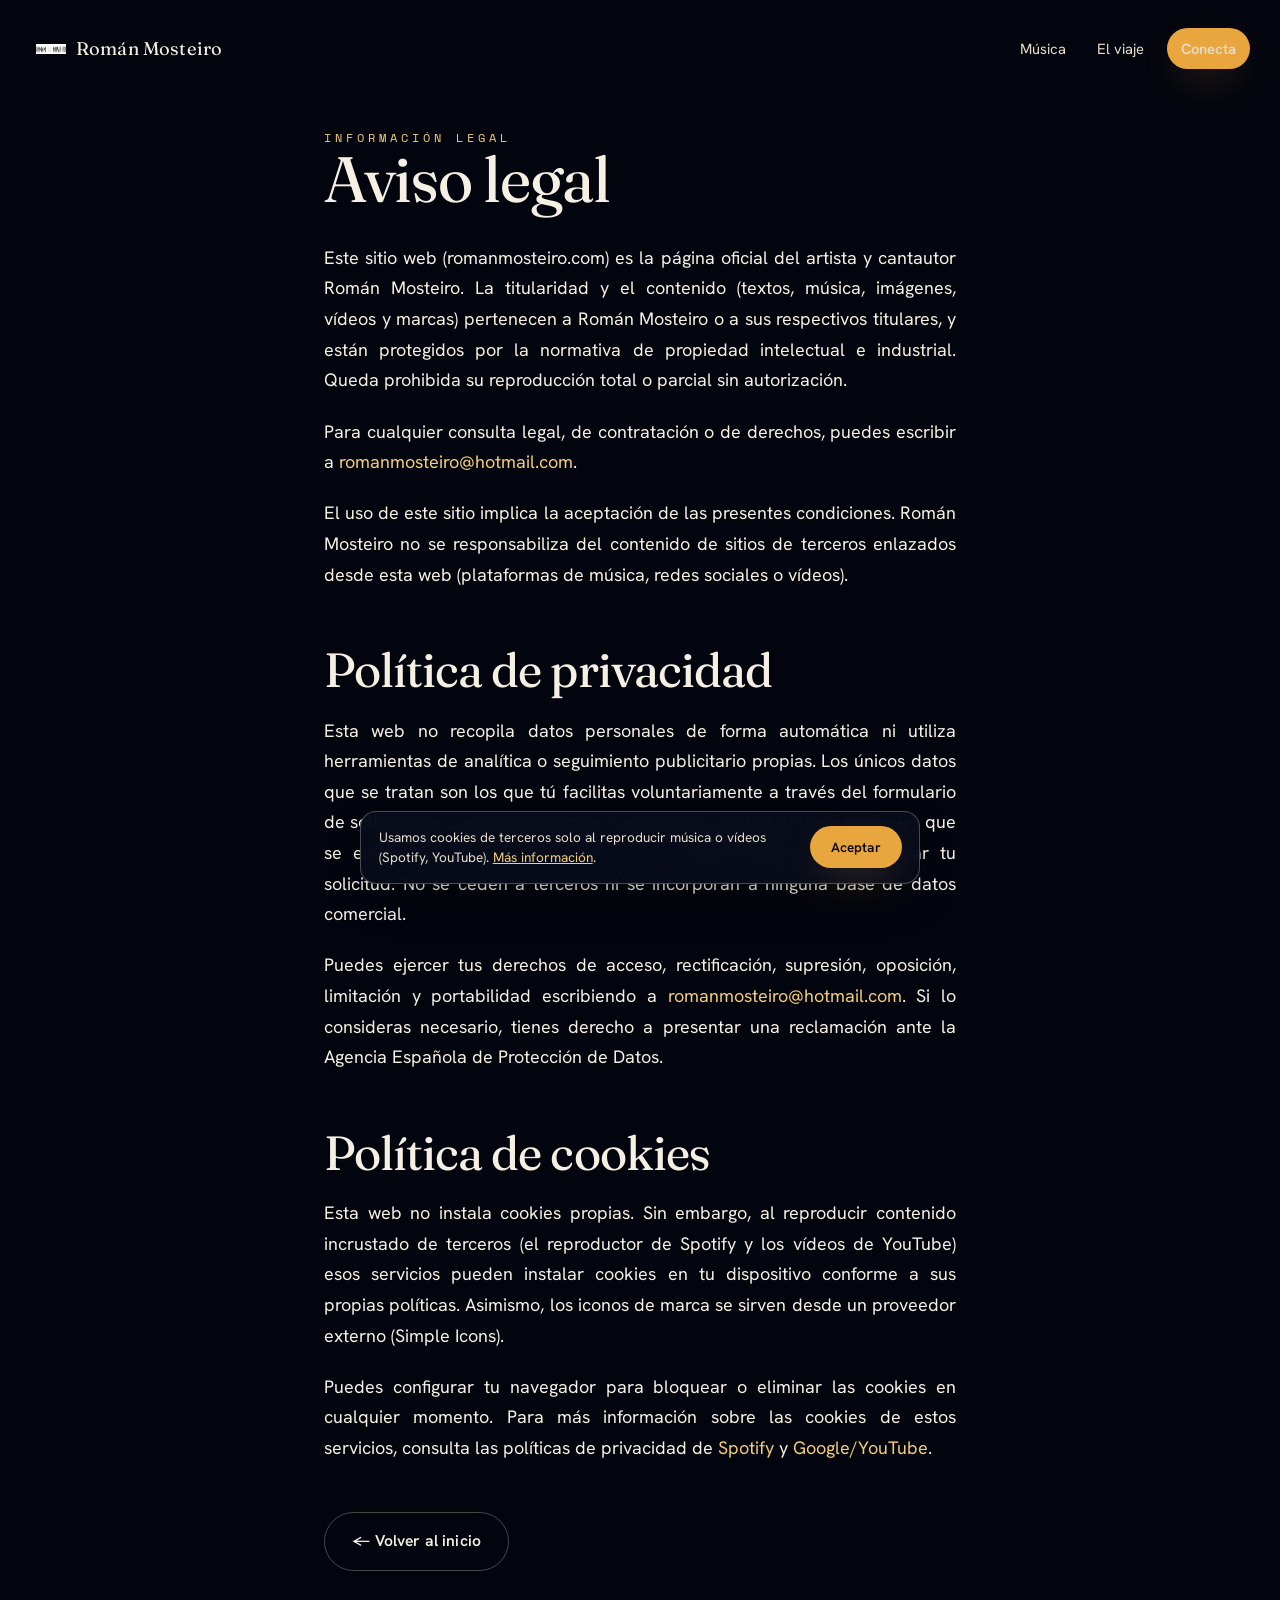
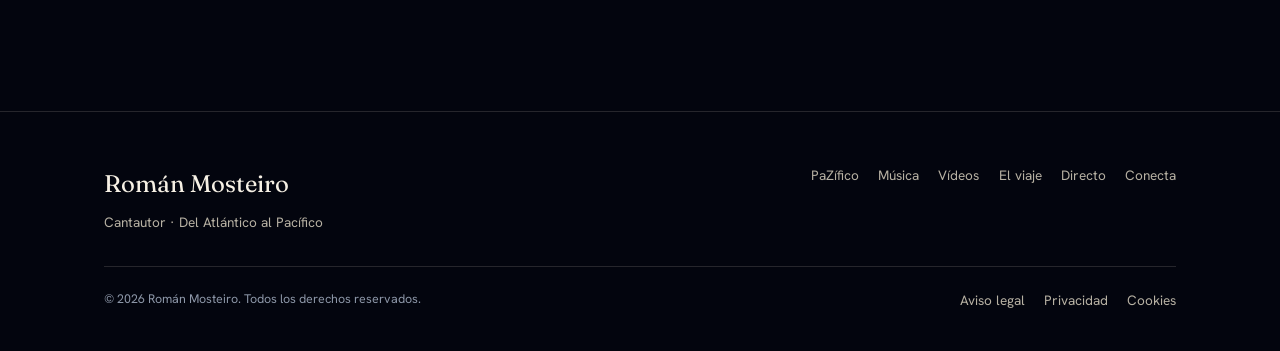
==== legal.html @ ce77f316 "Completa el sitio: legales, favicon, robots, sitemap y aviso de cookies - legal.html (aviso legal, p" ====
<!DOCTYPE html>
<html lang="es">
<head>
<meta charset="UTF-8" />
<meta name="viewport" content="width=device-width, initial-scale=1" />
<title>Aviso legal, privacidad y cookies · Román Mosteiro</title>
<meta name="description" content="Aviso legal, política de privacidad y política de cookies del sitio oficial de Román Mosteiro." />
<meta name="robots" content="noindex, follow" />
<link rel="canonical" href="https://romanmosteiro.com/legal.html" />
<meta name="theme-color" content="#070b1a" />
<link rel="icon" type="image/png" href="assets/img/source/logo_concha.png" />
<link rel="preconnect" href="https://fonts.googleapis.com" />
<link rel="preconnect" href="https://fonts.gstatic.com" crossorigin />
<link href="https://fonts.googleapis.com/css2?family=Fraunces:ital,opsz,wght@0,9..144,300..600;1,9..144,300..500&family=Hanken+Grotesk:wght@300;400;500;600;700&family=Space+Mono:wght@400;700&display=swap" rel="stylesheet" />
<link rel="stylesheet" href="assets/css/styles.css" />
</head>
<body>

<header class="nav is-stuck" id="nav">
  <a class="nav__brand" href="index.html" aria-label="Román Mosteiro, inicio">
    <img src="assets/img/source/logo_concha.png" alt="" aria-hidden="true" />
    <span>Román&nbsp;Mosteiro</span>
  </a>
  <nav class="nav__links" aria-label="Principal">
    <a href="index.html#musica">Música</a>
    <a href="index.html#viaje">El viaje</a>
    <a class="btn btn--gold nav__cta" href="index.html#conecta">Conecta</a>
  </nav>
</header>

<main id="top">
  <section class="section" style="padding-top:8rem">
    <div class="container container--narrow">
      <p class="h-eyebrow">Información legal</p>
      <h1 class="display" style="font-size:clamp(2.4rem,6vw,4rem)">Aviso legal</h1>

      <div class="prose" style="margin-top:2rem">
        <p>Este sitio web (romanmosteiro.com) es la página oficial del artista y cantautor Román Mosteiro. La titularidad y el contenido (textos, música, imágenes, vídeos y marcas) pertenecen a Román Mosteiro o a sus respectivos titulares, y están protegidos por la normativa de propiedad intelectual e industrial. Queda prohibida su reproducción total o parcial sin autorización.</p>
        <p>Para cualquier consulta legal, de contratación o de derechos, puedes escribir a <a href="mailto:romanmosteiro@hotmail.com" style="color:var(--gold-2)">romanmosteiro@hotmail.com</a>.</p>
        <p>El uso de este sitio implica la aceptación de las presentes condiciones. Román Mosteiro no se responsabiliza del contenido de sitios de terceros enlazados desde esta web (plataformas de música, redes sociales o vídeos).</p>
      </div>

      <h2 class="display" id="privacidad" style="font-size:clamp(2rem,5vw,3rem);margin-top:3.5rem">Política de privacidad</h2>
      <div class="prose" style="margin-top:1.4rem">
        <p>Esta web no recopila datos personales de forma automática ni utiliza herramientas de analítica o seguimiento publicitario propias. Los únicos datos que se tratan son los que tú facilitas voluntariamente a través del formulario de solicitud de conciertos (nombre o promotora, ciudad, fecha y mensaje), que se envían por correo electrónico con la única finalidad de gestionar tu solicitud. No se ceden a terceros ni se incorporan a ninguna base de datos comercial.</p>
        <p>Puedes ejercer tus derechos de acceso, rectificación, supresión, oposición, limitación y portabilidad escribiendo a <a href="mailto:romanmosteiro@hotmail.com" style="color:var(--gold-2)">romanmosteiro@hotmail.com</a>. Si lo consideras necesario, tienes derecho a presentar una reclamación ante la Agencia Española de Protección de Datos.</p>
      </div>

      <h2 class="display" id="cookies" style="font-size:clamp(2rem,5vw,3rem);margin-top:3.5rem">Política de cookies</h2>
      <div class="prose" style="margin-top:1.4rem">
        <p>Esta web no instala cookies propias. Sin embargo, al reproducir contenido incrustado de terceros (el reproductor de Spotify y los vídeos de YouTube) esos servicios pueden instalar cookies en tu dispositivo conforme a sus propias políticas. Asimismo, los iconos de marca se sirven desde un proveedor externo (Simple Icons).</p>
        <p>Puedes configurar tu navegador para bloquear o eliminar las cookies en cualquier momento. Para más información sobre las cookies de estos servicios, consulta las políticas de privacidad de <a href="https://www.spotify.com/legal/privacy-policy/" target="_blank" rel="noopener" style="color:var(--gold-2)">Spotify</a> y <a href="https://policies.google.com/privacy" target="_blank" rel="noopener" style="color:var(--gold-2)">Google/YouTube</a>.</p>
      </div>

      <p style="margin-top:3rem"><a class="btn btn--ghost" href="index.html">← Volver al inicio</a></p>
    </div>
  </section>
</main>

<footer class="footer">
  <div class="container">
    <div class="footer__grid">
      <div>
        <p class="footer__brand">Román Mosteiro</p>
        <p class="muted" style="margin-top:.4rem">Cantautor · Del Atlántico al Pacífico</p>
      </div>
      <nav class="footer__links" aria-label="Pie">
        <a href="index.html#pazifico">PaZífico</a>
        <a href="index.html#musica">Música</a>
        <a href="index.html#videos">Vídeos</a>
        <a href="index.html#viaje">El viaje</a>
        <a href="index.html#directo">Directo</a>
        <a href="index.html#conecta">Conecta</a>
      </nav>
    </div>
    <div class="footer__legal">
      <span>© <span id="year">2025</span> Román Mosteiro. Todos los derechos reservados.</span>
      <span class="footer__links">
        <a href="legal.html">Aviso legal</a>
        <a href="legal.html#privacidad">Privacidad</a>
        <a href="legal.html#cookies">Cookies</a>
      </span>
    </div>
  </div>
</footer>

<script src="assets/js/main.js" defer></script>
</body>
</html>
---- assets/css/styles.css ----
/* =============================================================
   ROMÁN MOSTEIRO — La Travesía
   Sistema visual: del Atlántico de noche al amanecer del Pacífico.
   Cantautor gallego, homenaje a José Alfredo Jiménez (PaZífico).
   ============================================================= */

/* ---------- Tokens ---------- */
:root {
  /* Noche atlántica → amanecer del Pacífico */
  --night-0:#03050e;
  --night:#070b1a;
  --atlantic:#0a1730;
  --atlantic-2:#102a4c;
  --teal-deep:#093540;
  --teal:#0f5e63;
  --teal-2:#15807f;
  --sand:#c6804e;
  --terracotta:#b5613a;
  --clay:#7e4127;
  --gold:#e9a53e;
  --gold-2:#f4cd78;
  --gold-deep:#c4842a;

  /* Tinta y espuma */
  --ink:#0a0a10;
  --foam:#f6f0e4;
  --foam-soft:#e7ddca;
  --mist:#b7b1a3;       /* texto atenuado cálido */
  --mist-cool:#8d97a8;  /* texto atenuado frío */
  --line:rgba(246,240,228,.14);
  --line-strong:rgba(246,240,228,.28);

  /* Tipografía */
  --f-display:"Fraunces", Georgia, "Times New Roman", serif;
  --f-body:"Hanken Grotesk", system-ui, -apple-system, "Segoe UI", sans-serif;
  --f-mono:"Space Mono", ui-monospace, "SFMono-Regular", Menlo, monospace;

  /* Medidas */
  --container:1200px;
  --container-narrow:760px;
  --gutter:clamp(1.25rem, 5vw, 4rem);

  /* Radios, sombras, motion */
  --r-sm:8px; --r-md:16px; --r-lg:28px; --r-pill:999px;
  --shadow-soft:0 18px 50px -22px rgba(0,0,0,.7);
  --shadow-gold:0 14px 44px -14px rgba(233,165,62,.45);
  --ease:cubic-bezier(.22,.61,.36,1);
  --ease-out:cubic-bezier(.16,1,.3,1);

  /* z-index scale */
  --z-bg:0; --z-base:10; --z-overlay:20; --z-nav:40; --z-hero:30; --z-top:60;
}

/* ---------- Reset ---------- */
*,*::before,*::after{box-sizing:border-box}
*{margin:0}
html{-webkit-text-size-adjust:100%;scroll-behavior:smooth}
@media (prefers-reduced-motion:reduce){html{scroll-behavior:auto}}
body{
  font-family:var(--f-body);
  font-size:clamp(1rem,.96rem + .25vw,1.125rem);
  line-height:1.7;
  color:var(--foam);
  background:var(--night-0);
  -webkit-font-smoothing:antialiased;
  text-rendering:optimizeLegibility;
  overflow-x:hidden;
}
img,picture,svg,canvas{display:block;max-width:100%}
img{height:auto}
a{color:inherit;text-decoration:none}
button{font:inherit;color:inherit;background:none;border:0;cursor:pointer}
ul{list-style:none;padding:0}
:focus-visible{outline:2px solid var(--gold-2);outline-offset:3px;border-radius:4px}
::selection{background:var(--gold);color:var(--ink)}

/* ---------- Tipografía ---------- */
h1,h2,h3,h4{font-family:var(--f-display);font-weight:480;line-height:1.04;letter-spacing:-.01em;font-optical-sizing:auto}
.display{
  font-family:var(--f-display);
  font-weight:430;
  font-size:clamp(2.6rem,7vw + .5rem,6.4rem);
  line-height:.98;
  letter-spacing:-.02em;
}
.h-eyebrow{
  font-family:var(--f-mono);
  font-size:.74rem;
  letter-spacing:.34em;
  text-transform:uppercase;
  color:var(--gold-2);
  font-weight:400;
}
.lead{
  font-size:clamp(1.18rem,1.05rem + .6vw,1.55rem);
  line-height:1.5;
  color:var(--foam-soft);
  font-family:var(--f-display);
  font-weight:380;
  font-style:italic;
}
.prose p{max-width:68ch;margin-bottom:1.15em;text-align:justify;text-justify:inter-word;hyphens:auto}
.prose p:last-child{margin-bottom:0}
.muted{color:var(--mist)}

/* ---------- Layout ---------- */
.container{width:100%;max-width:var(--container);margin-inline:auto;padding-inline:var(--gutter)}
.container--narrow{max-width:var(--container-narrow)}
.section{position:relative;padding-block:clamp(5rem,11vw,9rem)}
.section__head{max-width:52ch;margin-bottom:clamp(2.5rem,5vw,4rem)}
.section__head .display{margin-top:.4rem}
.stack > * + *{margin-top:1.1rem}

/* ---------- Botones ---------- */
.btn{
  display:inline-flex;align-items:center;gap:.6rem;
  padding:.95rem 1.7rem;border-radius:var(--r-pill);
  font-weight:600;font-size:.98rem;letter-spacing:.01em;
  transition:transform .25s var(--ease), background-color .25s var(--ease), color .25s var(--ease), box-shadow .25s var(--ease), border-color .25s var(--ease);
  will-change:transform;
}
.btn svg{width:1.1em;height:1.1em;flex:none}
.btn--gold{background:var(--gold);color:var(--ink);box-shadow:var(--shadow-gold)}
.btn--gold:hover{background:var(--gold-2);transform:translateY(-2px)}
.btn--ghost{border:1px solid var(--line-strong);color:var(--foam)}
.btn--ghost:hover{border-color:var(--gold-2);color:var(--gold-2);transform:translateY(-2px)}
.btn--block{width:100%;justify-content:center}

/* ---------- Nav ---------- */
.nav{
  position:fixed;inset:1rem 1rem auto 1rem;z-index:var(--z-nav);
  display:flex;align-items:center;justify-content:space-between;
  padding:.7rem .8rem .7rem 1.2rem;border-radius:var(--r-pill);
  background:rgba(7,11,26,0);border:1px solid transparent;
  transition:background-color .4s var(--ease), border-color .4s var(--ease), backdrop-filter .4s var(--ease), box-shadow .4s var(--ease);
}
.nav.is-stuck{
  background:rgba(7,11,26,.62);
  border-color:var(--line);
  backdrop-filter:blur(14px) saturate(140%);
  -webkit-backdrop-filter:blur(14px) saturate(140%);
  box-shadow:var(--shadow-soft);
}
.nav__brand{display:flex;align-items:center;gap:.6rem;font-family:var(--f-display);font-size:1.15rem;letter-spacing:.01em}
.nav__brand img{width:30px;height:30px;object-fit:contain}
.nav__links{display:flex;align-items:center;gap:.2rem}
.nav__links a{
  padding:.5rem .85rem;border-radius:var(--r-pill);font-size:.92rem;color:var(--foam-soft);
  transition:color .2s var(--ease), background-color .2s var(--ease);
}
.nav__links a:hover{color:var(--gold-2);background:rgba(246,240,228,.06)}
.nav__cta{margin-left:.4rem;padding:.55rem 1.1rem}
.nav__toggle{display:none;width:44px;height:44px;align-items:center;justify-content:center;border-radius:var(--r-pill)}
.nav__toggle span{position:relative;width:20px;height:2px;background:var(--foam);transition:.3s var(--ease)}
.nav__toggle span::before,.nav__toggle span::after{content:"";position:absolute;left:0;width:20px;height:2px;background:var(--foam);transition:.3s var(--ease)}
.nav__toggle span::before{top:-6px}.nav__toggle span::after{top:6px}
.nav.is-open .nav__toggle span{background:transparent}
.nav.is-open .nav__toggle span::before{top:0;transform:rotate(45deg)}
.nav.is-open .nav__toggle span::after{top:0;transform:rotate(-45deg)}

/* ---------- HERO · La Travesía ---------- */
.hero{position:relative;height:300vh;background:var(--night-0)}
.hero__sticky{position:sticky;top:0;height:100svh;min-height:560px;overflow:hidden}
.hero__film{position:absolute;inset:0;width:100%;height:100%;object-fit:cover;object-position:50% 42%;z-index:var(--z-bg);background:var(--night-0)}
.hero__veil{
  position:absolute;inset:0;z-index:1;pointer-events:none;
  background:radial-gradient(120% 80% at 50% 18%, transparent 40%, rgba(3,5,14,.5) 100%),
             linear-gradient(180deg, rgba(3,5,14,.25) 0%, transparent 28%, transparent 60%, rgba(3,5,14,.55) 100%);
}
.hero__content{position:absolute;inset:0;z-index:2;display:grid;place-items:center;text-align:center;padding:var(--gutter)}
.hero__lema{
  position:absolute;top:50%;left:50%;transform:translate(-50%,-50%);
  font-family:var(--f-display);font-style:italic;font-weight:360;
  font-size:clamp(1.4rem,4vw,2.4rem);color:var(--foam);
  letter-spacing:.02em;text-shadow:0 2px 30px rgba(0,0,0,.6);
  opacity:0;white-space:nowrap;
}
.hero__reveal{display:grid;justify-items:center;gap:1.1rem;opacity:0;max-width:760px}
.hero__portrait-wrap{position:relative;height:0;overflow:hidden;width:min(82vw,360px)}
.hero__portrait{
  width:100%;filter:saturate(1.05) contrast(1.04);
  -webkit-mask-image:linear-gradient(180deg,#000 78%,transparent 100%);
  mask-image:linear-gradient(180deg,#000 78%,transparent 100%);
}
.hero__name{
  font-family:var(--f-display);font-weight:440;
  font-size:clamp(2.8rem,9vw,6rem);line-height:.92;letter-spacing:-.02em;
  text-shadow:0 4px 40px rgba(0,0,0,.55);
}
.hero__tag{color:var(--foam-soft);font-size:clamp(1rem,2.4vw,1.2rem);font-family:var(--f-display);font-style:italic}
.hero__coords{display:flex;gap:1.4rem;justify-content:center;font-family:var(--f-mono);font-size:.72rem;letter-spacing:.18em;color:var(--gold-2);text-transform:uppercase;flex-wrap:wrap}
.hero__coords span{opacity:.85}
.hero__actions{display:flex;gap:.8rem;flex-wrap:wrap;justify-content:center;margin-top:.5rem}
.hero__skip{
  position:absolute;bottom:1.4rem;right:1.4rem;z-index:5;
  font-family:var(--f-mono);font-size:.72rem;letter-spacing:.18em;text-transform:uppercase;
  color:var(--mist-cool);padding:.5rem .8rem;border:1px solid var(--line);border-radius:var(--r-pill);
  transition:color .2s,border-color .2s;
}
.hero__skip:hover{color:var(--foam);border-color:var(--line-strong)}
.hero__scroll{
  position:absolute;bottom:1.6rem;left:50%;transform:translateX(-50%);z-index:5;
  display:flex;flex-direction:column;align-items:center;gap:.5rem;opacity:0;
  font-family:var(--f-mono);font-size:.66rem;letter-spacing:.28em;text-transform:uppercase;color:var(--mist-cool);
}
.hero__scroll .line{width:1px;height:38px;background:linear-gradient(var(--gold-2),transparent);animation:scrollline 2s var(--ease) infinite}
@keyframes scrollline{0%{transform:scaleY(.2);transform-origin:top}50%{transform:scaleY(1)}100%{transform:scaleY(.2);transform-origin:bottom}}

/* ---------- Reveal on scroll ---------- */
.reveal{opacity:0;transform:translateY(28px);transition:opacity .9s var(--ease-out), transform .9s var(--ease-out)}
.reveal.is-in{opacity:1;transform:none}
.reveal[data-delay="1"]{transition-delay:.08s}
.reveal[data-delay="2"]{transition-delay:.16s}
.reveal[data-delay="3"]{transition-delay:.24s}

/* ---------- Section atmospheres ---------- */
#pazifico{background:
  radial-gradient(90% 60% at 80% 0%, rgba(233,165,62,.16), transparent 60%),
  linear-gradient(180deg, var(--night-0) 0%, #0a1322 30%, #0e1a2c 100%);}
#musica{background:linear-gradient(180deg, #0e1a2c 0%, var(--teal-deep) 100%)}
#videos{background:linear-gradient(180deg, var(--teal-deep) 0%, #0a2a36 100%)}
#viaje{background:linear-gradient(180deg, #0a2a36 0%, #1a2230 55%, #2a2526 100%)}
#directo{background:linear-gradient(180deg, #2a2526 0%, var(--clay) 60%, var(--terracotta) 100%)}
#conecta{background:linear-gradient(180deg, var(--terracotta) 0%, var(--gold-deep) 55%, var(--gold) 100%)}

/* ---------- PaZífico (flagship) ---------- */
.pazifico{display:grid;grid-template-columns:1.05fr .95fr;gap:clamp(2rem,5vw,4.5rem);align-items:center}
.pazifico__art{position:relative;border-radius:var(--r-lg);overflow:hidden;box-shadow:var(--shadow-soft);aspect-ratio:1/1;background:linear-gradient(135deg,var(--clay),var(--gold-deep))}
.pazifico__art img{width:100%;height:100%;object-fit:cover}
.pazifico__badge{
  position:absolute;left:1rem;top:1rem;z-index:2;display:flex;align-items:center;gap:.5rem;
  background:rgba(3,5,14,.55);backdrop-filter:blur(8px);border:1px solid var(--line-strong);
  padding:.45rem .9rem;border-radius:var(--r-pill);font-family:var(--f-mono);font-size:.68rem;letter-spacing:.2em;text-transform:uppercase;color:var(--gold-2);
}
.tribute{display:flex;flex-wrap:wrap;gap:.5rem;margin-top:.4rem}
.chip{
  font-family:var(--f-mono);font-size:.7rem;letter-spacing:.12em;text-transform:uppercase;
  padding:.4rem .8rem;border:1px solid var(--line-strong);border-radius:var(--r-pill);color:var(--foam-soft);
}
.label-list{display:flex;flex-direction:column;gap:.7rem;margin-top:1.4rem}
.label-list div{display:flex;gap:.8rem;align-items:baseline;font-size:.95rem}
.label-list dt,.label-list .k{font-family:var(--f-mono);font-size:.68rem;letter-spacing:.16em;text-transform:uppercase;color:var(--gold-2);min-width:108px}

/* ---------- Música ---------- */
.releases{display:grid;grid-template-columns:repeat(auto-fill,minmax(230px,1fr));gap:clamp(1.1rem,2.5vw,1.8rem)}
.release{
  position:relative;border-radius:var(--r-md);overflow:hidden;border:1px solid var(--line);
  background:rgba(246,240,228,.03);transition:transform .4s var(--ease), border-color .4s var(--ease), box-shadow .4s var(--ease);
}
.release:hover{transform:translateY(-6px);border-color:var(--line-strong);box-shadow:var(--shadow-soft)}
.release__cover{aspect-ratio:1/1;position:relative;display:grid;place-items:center;overflow:hidden;
  background:linear-gradient(135deg,var(--atlantic-2),var(--teal-deep))}
.release__cover img{width:100%;height:100%;object-fit:cover}
.release__type{position:absolute;top:.7rem;left:.7rem;font-family:var(--f-mono);font-size:.62rem;letter-spacing:.18em;text-transform:uppercase;color:var(--gold-2);background:rgba(3,5,14,.5);padding:.25rem .55rem;border-radius:var(--r-pill)}
.release__body{padding:1rem 1.1rem 1.2rem}
.release__title{font-family:var(--f-display);font-size:1.35rem;line-height:1.05}
.release__meta{color:var(--mist);font-size:.85rem;margin-top:.25rem}
.release__links{display:flex;gap:.5rem;margin-top:.9rem;flex-wrap:wrap}
.release__links a{
  width:38px;height:38px;display:grid;place-items:center;border-radius:50%;
  border:1px solid var(--line);color:var(--foam-soft);transition:.25s var(--ease);
}
.release__links a:hover{border-color:var(--gold-2);color:var(--gold-2);transform:translateY(-2px)}
.release__links svg{width:18px;height:18px}

/* ---------- Vídeos ---------- */
.videos-grid{display:grid;grid-template-columns:repeat(auto-fit,minmax(300px,1fr));gap:clamp(1.1rem,2.5vw,1.6rem)}
.video{position:relative;border-radius:var(--r-md);overflow:hidden;aspect-ratio:16/9;border:1px solid var(--line);background:#000}
.video iframe{position:absolute;inset:0;width:100%;height:100%;border:0}
.video__cta{display:inline-flex;align-items:center;gap:.5rem;margin-top:1.4rem}

/* ---------- El viaje (Bio) ---------- */
.viaje{display:grid;grid-template-columns:1fr 1fr;gap:clamp(2rem,5vw,4rem);align-items:center}
.viaje__media{position:relative}
.viaje__media img{width:100%;border-radius:var(--r-lg);box-shadow:var(--shadow-soft);filter:saturate(1.05)}
.viaje__media figcaption{margin-top:.7rem;font-family:var(--f-mono);font-size:.7rem;letter-spacing:.14em;text-transform:uppercase;color:var(--mist)}
.timeline{margin-top:2rem;border-left:1px solid var(--line-strong);padding-left:1.4rem;display:flex;flex-direction:column;gap:1.4rem}
.timeline li{position:relative}
.timeline li::before{content:"";position:absolute;left:calc(-1.4rem - 5px);top:.5rem;width:9px;height:9px;border-radius:50%;background:var(--gold)}
.timeline .yr{font-family:var(--f-mono);font-size:.72rem;letter-spacing:.14em;color:var(--gold-2)}
.timeline .t{font-family:var(--f-display);font-size:1.2rem;margin-top:.1rem}
.timeline .d{color:var(--mist);font-size:.95rem;margin-top:.2rem}

/* ---------- Directo ---------- */
.directo{display:grid;grid-template-columns:1.1fr .9fr;gap:clamp(2rem,5vw,4rem);align-items:start}
#directo .h-eyebrow{color:#3a1f12}
#directo, #directo .display, #directo h2, #directo h3{color:#1c130c}
#directo .prose, #directo .muted{color:#3a2418}
.cities{display:flex;flex-wrap:wrap;gap:.5rem;margin-top:1.4rem}
.cities span{font-family:var(--f-mono);font-size:.74rem;letter-spacing:.1em;padding:.4rem .8rem;border:1px solid rgba(28,19,12,.28);border-radius:var(--r-pill);color:#2a1c12}
.booking{background:rgba(255,250,242,.72);border:1px solid rgba(28,19,12,.16);border-radius:var(--r-lg);padding:clamp(1.4rem,3vw,2.2rem);box-shadow:var(--shadow-soft);color:#1c130c}
.booking h3{color:#1c130c}
.field{display:flex;flex-direction:column;gap:.35rem;margin-top:1rem}
.field label{font-size:.85rem;font-weight:600;color:#3a2418}
.field input,.field textarea{
  width:100%;padding:.8rem 1rem;border-radius:var(--r-sm);border:1px solid rgba(28,19,12,.22);
  background:rgba(255,255,255,.7);color:#1c130c;font:inherit;font-size:1rem;
}
.field input:focus,.field textarea:focus{outline:2px solid var(--clay);border-color:transparent}
.booking .btn--gold{background:var(--clay);color:var(--foam);box-shadow:none}
.booking .btn--gold:hover{background:#5e3220}

/* ---------- Conecta ---------- */
#conecta, #conecta .display, #conecta h2, #conecta h3{color:#241405}
#conecta .h-eyebrow{color:#5e3a12}
#conecta .lead, #conecta .prose{color:#3a2410}
.platforms{display:grid;grid-template-columns:repeat(auto-fit,minmax(150px,1fr));gap:.8rem;margin-top:1.6rem}
.platform{
  display:flex;align-items:center;gap:.7rem;padding:.9rem 1.1rem;border-radius:var(--r-md);
  background:rgba(36,20,5,.06);border:1px solid rgba(36,20,5,.16);color:#241405;font-weight:600;
  transition:.25s var(--ease);
}
.platform:hover{background:rgba(36,20,5,.12);transform:translateY(-3px)}
.platform svg{width:24px;height:24px;flex:none}
.socials{display:flex;gap:.6rem;margin-top:1.6rem;flex-wrap:wrap}
.socials a{width:48px;height:48px;display:grid;place-items:center;border-radius:50%;background:rgba(36,20,5,.08);border:1px solid rgba(36,20,5,.18);color:#241405;transition:.25s var(--ease)}
.socials a:hover{background:#241405;color:var(--gold-2);transform:translateY(-3px)}
.socials svg{width:22px;height:22px}

/* ---------- Footer ---------- */
.footer{background:var(--night-0);padding-block:3.2rem 2.4rem;border-top:1px solid var(--line)}
.footer__grid{display:flex;justify-content:space-between;gap:2rem;flex-wrap:wrap;align-items:flex-start}
.footer__brand{font-family:var(--f-display);font-size:1.5rem}
.footer .muted{font-size:.85rem}
.footer__links{display:flex;gap:1.2rem;flex-wrap:wrap;font-size:.85rem}
.footer__links a{color:var(--mist);transition:color .2s}
.footer__links a:hover{color:var(--gold-2)}
.footer__legal{margin-top:2rem;padding-top:1.4rem;border-top:1px solid var(--line);display:flex;justify-content:space-between;gap:1rem;flex-wrap:wrap;font-size:.78rem;color:var(--mist-cool)}

/* ---------- Audio toggle ---------- */
.sound{
  position:fixed;bottom:1.2rem;left:1.2rem;z-index:var(--z-top);
  display:flex;align-items:center;gap:.5rem;padding:.55rem .9rem;border-radius:var(--r-pill);
  background:rgba(7,11,26,.6);border:1px solid var(--line);backdrop-filter:blur(10px);
  font-family:var(--f-mono);font-size:.66rem;letter-spacing:.18em;text-transform:uppercase;color:var(--foam-soft);
  transition:opacity .4s var(--ease), color .2s;
}
.sound:hover{color:var(--gold-2)}
.sound .bars{display:flex;align-items:flex-end;gap:2px;height:14px}
.sound .bars i{width:2px;background:var(--gold-2);height:30%;border-radius:2px}
.sound.is-playing .bars i{animation:eq .9s ease-in-out infinite}
.sound .bars i:nth-child(2){animation-delay:.15s}.sound .bars i:nth-child(3){animation-delay:.3s}.sound .bars i:nth-child(4){animation-delay:.45s}
@keyframes eq{0%,100%{height:25%}50%{height:100%}}

/* ---------- Responsive ---------- */
@media (max-width:900px){
  .pazifico,.viaje,.directo{grid-template-columns:1fr}
  .pazifico__art{order:-1}
  .viaje__media{order:-1}
}
@media (max-width:760px){
  .nav__links{
    position:absolute;top:calc(100% + .6rem);left:0;right:0;flex-direction:column;align-items:stretch;gap:.2rem;
    background:rgba(7,11,26,.96);border:1px solid var(--line);border-radius:var(--r-lg);padding:.7rem;
    transform:translateY(-10px);opacity:0;pointer-events:none;transition:.3s var(--ease);
  }
  .nav.is-open .nav__links{transform:none;opacity:1;pointer-events:auto}
  .nav__links a{padding:.8rem 1rem}
  .nav__cta{margin:.3rem 0 0}
  .nav__toggle{display:flex}
}
@media (max-width:520px){
  .hero__coords{gap:.6rem}
  .release__links a{width:34px;height:34px}
}

/* ---------- Aviso de cookies ---------- */
.cookie{
  position:fixed;left:1rem;right:1rem;bottom:1rem;z-index:var(--z-top);
  max-width:560px;margin-inline:auto;
  display:flex;gap:1rem;align-items:center;flex-wrap:wrap;justify-content:center;
  background:rgba(7,11,26,.94);border:1px solid var(--line-strong);
  backdrop-filter:blur(14px);-webkit-backdrop-filter:blur(14px);
  padding:.9rem 1.1rem;border-radius:var(--r-md);box-shadow:var(--shadow-soft);
  transform:translateY(150%);transition:transform .5s var(--ease-out);
}
.cookie.is-in{transform:none}
.cookie p{font-size:.85rem;color:var(--foam-soft);margin:0;flex:1 1 230px;line-height:1.5}
.cookie a{color:var(--gold-2);text-decoration:underline}
.cookie .btn{padding:.6rem 1.3rem;font-size:.85rem}

/* ---------- Reduced motion ---------- */
@media (prefers-reduced-motion:reduce){
  .reveal{opacity:1;transform:none;transition:none}
  .hero{height:100svh}
  .hero__reveal{opacity:1 !important;transform:none !important}
  .hero__scroll{display:none}
  .hero__scroll .line,.sound.is-playing .bars i{animation:none}
  *{scroll-behavior:auto !important}
}
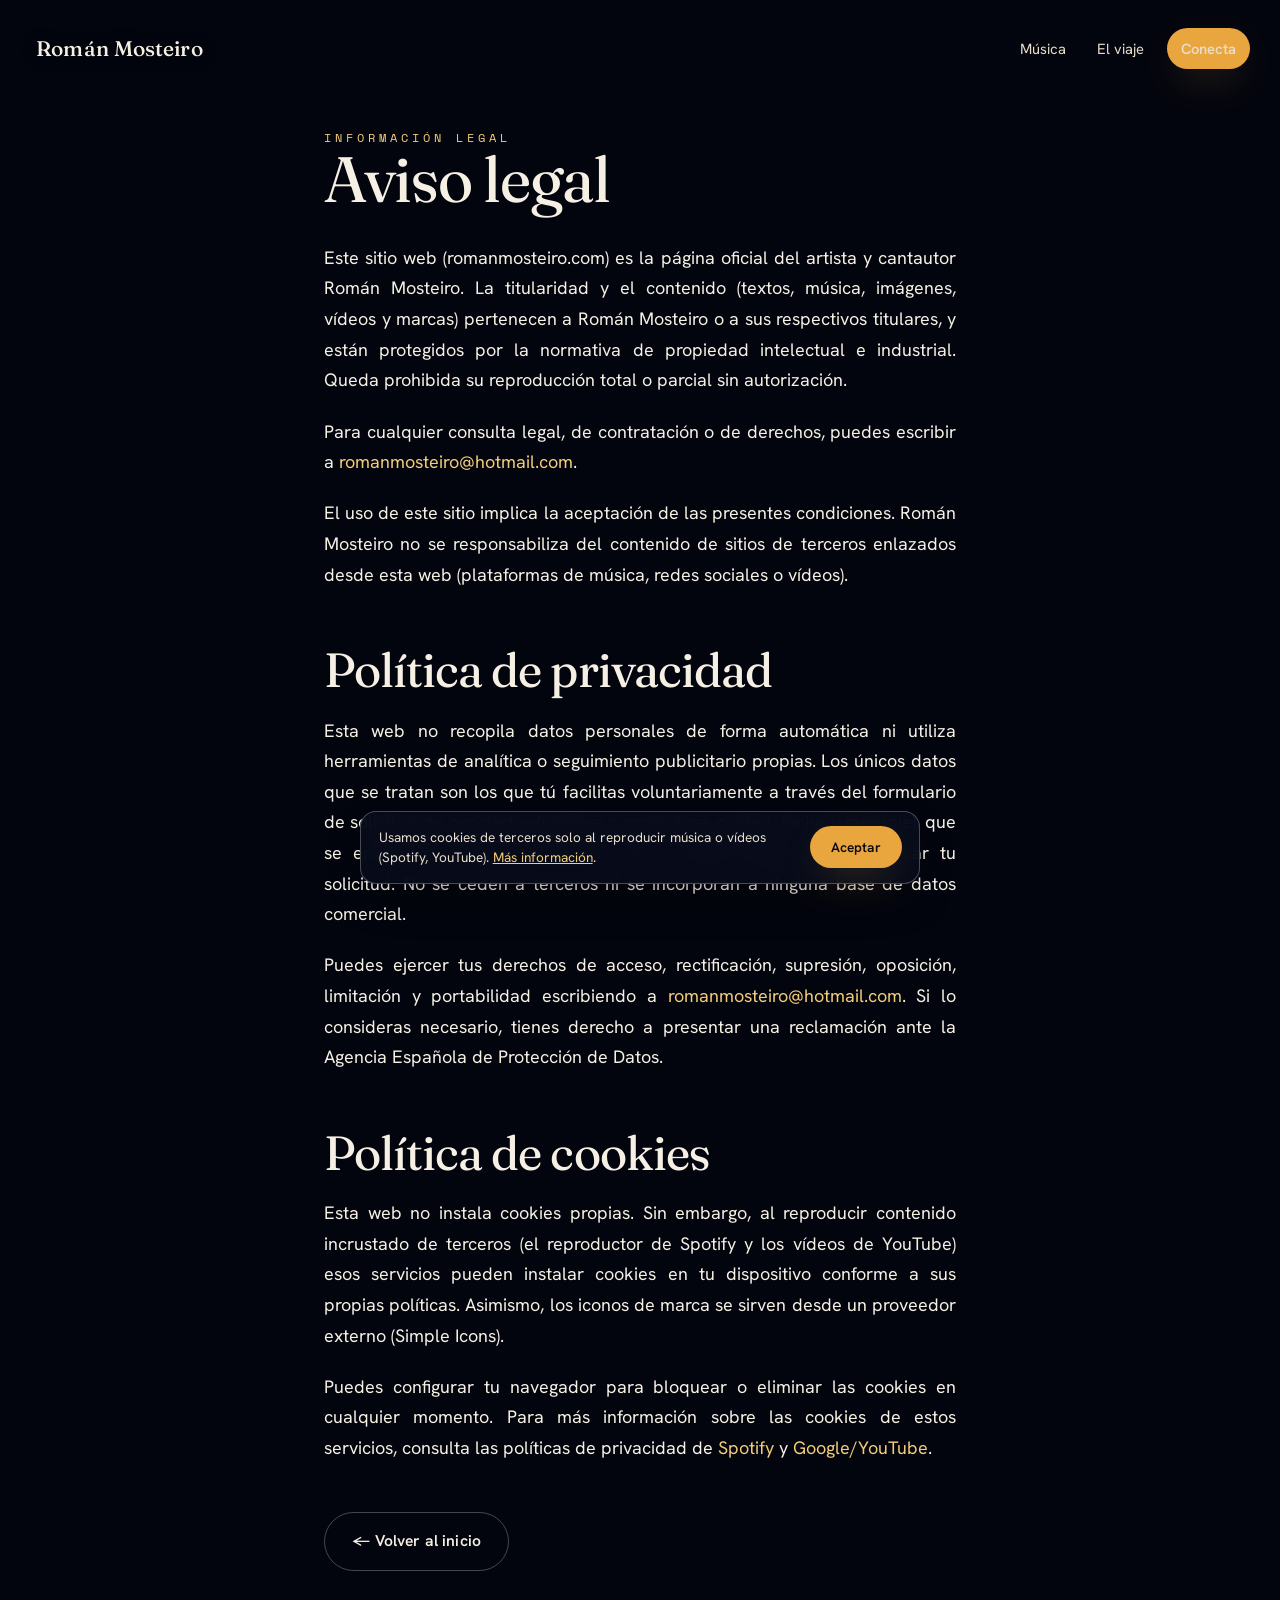
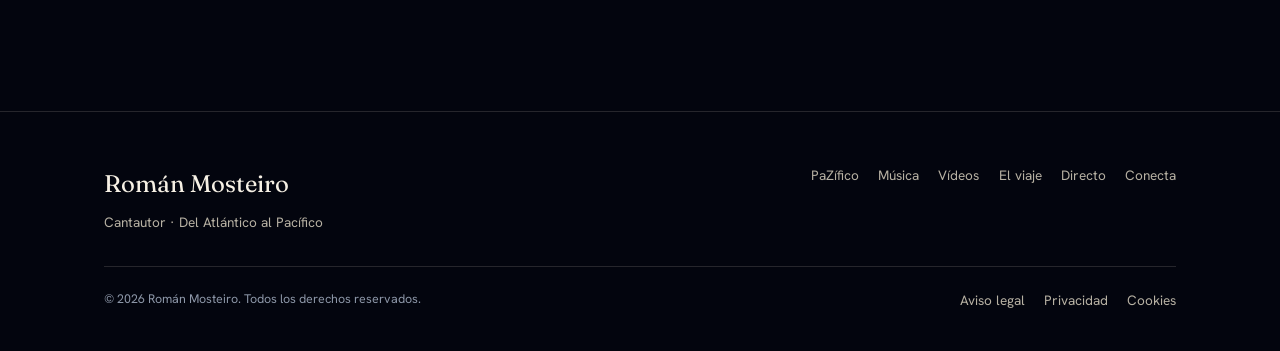
==== commit 0efb7fc8: "Hero: concha de Santiago vectorial scroll-driven (sustituye al video) - La concha se dibuja sobre la" ====
--- a/legal.html
+++ b/legal.html
@@ -18,7 +18,6 @@
 
 <header class="nav is-stuck" id="nav">
   <a class="nav__brand" href="index.html" aria-label="Román Mosteiro, inicio">
-    <img src="assets/img/source/logo_concha.png" alt="" aria-hidden="true" />
     <span>Román&nbsp;Mosteiro</span>
   </a>
   <nav class="nav__links" aria-label="Principal">
--- a/assets/css/styles.css
+++ b/assets/css/styles.css
@@ -141,8 +141,7 @@
   -webkit-backdrop-filter:blur(14px) saturate(140%);
   box-shadow:var(--shadow-soft);
 }
-.nav__brand{display:flex;align-items:center;gap:.6rem;font-family:var(--f-display);font-size:1.15rem;letter-spacing:.01em}
-.nav__brand img{width:30px;height:30px;object-fit:contain}
+.nav__brand{display:flex;align-items:center;font-family:var(--f-display);font-size:1.32rem;font-weight:500;letter-spacing:.005em;color:var(--foam);text-shadow:0 1px 16px rgba(0,0,0,.45)}
 .nav__links{display:flex;align-items:center;gap:.2rem}
 .nav__links a{
   padding:.5rem .85rem;border-radius:var(--r-pill);font-size:.92rem;color:var(--foam-soft);
@@ -161,7 +160,11 @@
 /* ---------- HERO · La Travesía ---------- */
 .hero{position:relative;height:300vh;background:var(--night-0)}
 .hero__sticky{position:sticky;top:0;height:100svh;min-height:560px;overflow:hidden}
-.hero__film{position:absolute;inset:0;width:100%;height:100%;object-fit:cover;object-position:50% 42%;z-index:var(--z-bg);background:var(--night-0)}
+.hero__sky{position:absolute;inset:0;z-index:0}
+.hero__sky:not(.hero__sky--dawn){background:linear-gradient(180deg,#03050e 0%,#0a1730 56%,#0a2236 100%)}
+.hero__sky--dawn{background:linear-gradient(180deg,#1b2349 0%,#7a3f2c 48%,#bd6c40 70%,#f4c56a 100%);opacity:0}
+.hero__shell{position:absolute;inset:0;width:100%;height:100%;z-index:1;color:#9fb6d8}
+.hero__shell .rib{stroke:currentColor;stroke-width:3.2;stroke-linecap:round;fill:none;opacity:.9}
 .hero__veil{
   position:absolute;inset:0;z-index:1;pointer-events:none;
   background:radial-gradient(120% 80% at 50% 18%, transparent 40%, rgba(3,5,14,.5) 100%),
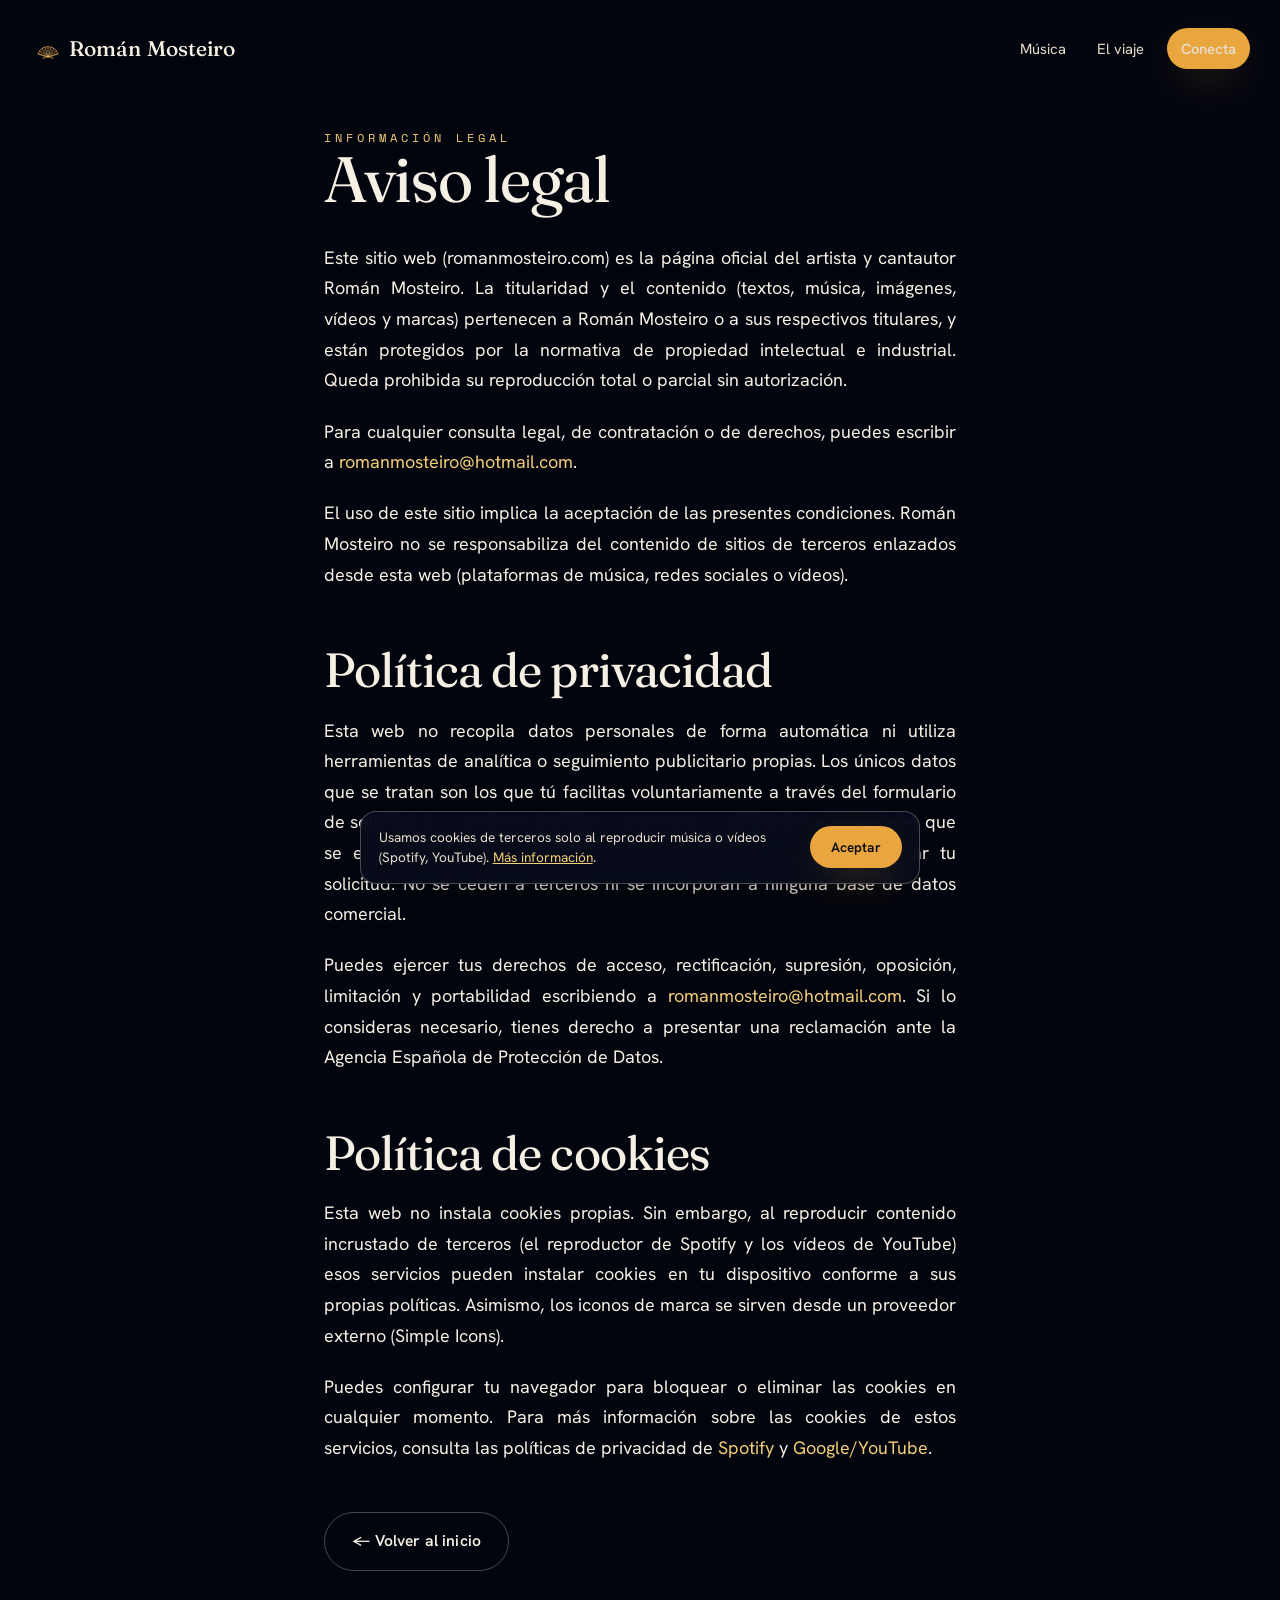
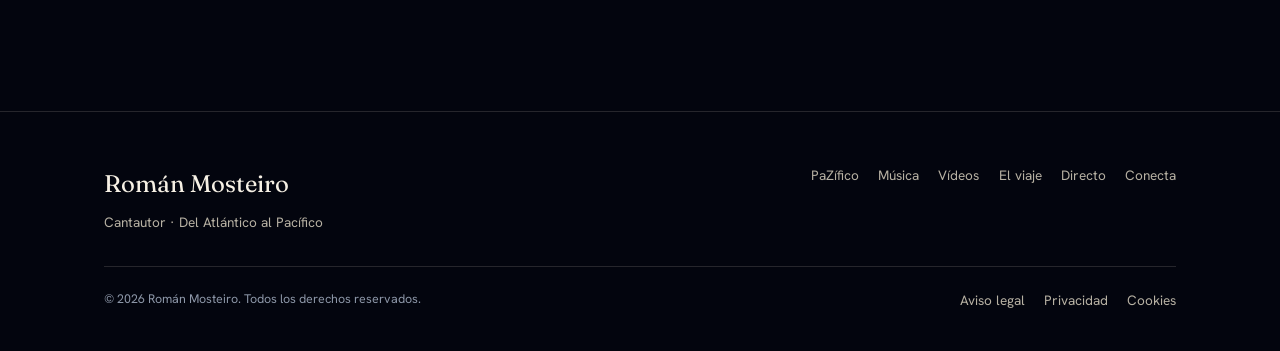
==== commit 24e524e7: "Hero: la foto de Roman emerge al desvanecerse las frases + logo concha - Al bajar, las frases (sobre" ====
--- a/legal.html
+++ b/legal.html
@@ -8,16 +8,17 @@
 <meta name="robots" content="noindex, follow" />
 <link rel="canonical" href="https://romanmosteiro.com/legal.html" />
 <meta name="theme-color" content="#070b1a" />
-<link rel="icon" type="image/png" href="assets/img/source/logo_concha.png" />
+<link rel="icon" type="image/svg+xml" href="assets/img/concha-logo.svg?v=20260624c" />
 <link rel="preconnect" href="https://fonts.googleapis.com" />
 <link rel="preconnect" href="https://fonts.gstatic.com" crossorigin />
 <link href="https://fonts.googleapis.com/css2?family=Fraunces:ital,opsz,wght@0,9..144,300..600;1,9..144,300..500&family=Hanken+Grotesk:wght@300;400;500;600;700&family=Space+Mono:wght@400;700&display=swap" rel="stylesheet" />
-<link rel="stylesheet" href="assets/css/styles.css" />
+<link rel="stylesheet" href="assets/css/styles.css?v=20260624c" />
 </head>
 <body>
 
 <header class="nav is-stuck" id="nav">
   <a class="nav__brand" href="index.html" aria-label="Román Mosteiro, inicio">
+    <svg class="concha" viewBox="0 0 64 64" aria-hidden="true"><path class="concha__body" d="M32 53.5 L5.4 45 A28 28 0 0 1 58.6 45 Z"/><path class="concha__ear" d="M24.5 52.5 Q19 53 18 57 Q23.5 57 27 54.5 Z"/><path class="concha__ear" d="M39.5 52.5 Q45 53 46 57 Q40.5 57 37 54.5 Z"/><path class="concha__ribs" d="M32 53.5L5.4 45 M32 53.5L9.4 37 M32 53.5L15.6 31 M32 53.5L23.4 27 M32 53.5L32 25.5 M32 53.5L40.6 27 M32 53.5L48.4 31 M32 53.5L54.6 37 M32 53.5L58.6 45"/></svg>
     <span>Román&nbsp;Mosteiro</span>
   </a>
   <nav class="nav__links" aria-label="Principal">
@@ -83,6 +84,6 @@
   </div>
 </footer>
 
-<script src="assets/js/main.js" defer></script>
+<script src="assets/js/main.js?v=20260624c" defer></script>
 </body>
 </html>
--- a/assets/css/styles.css
+++ b/assets/css/styles.css
@@ -158,55 +158,49 @@
 .nav.is-open .nav__toggle span::after{top:0;transform:rotate(-45deg)}
 
 /* ---------- HERO · La Travesía ---------- */
-.hero{position:relative;height:300vh;background:var(--night-0)}
-.hero__sticky{position:sticky;top:0;height:100svh;min-height:560px;overflow:hidden}
-.hero__sky{position:absolute;inset:0;z-index:0}
-.hero__sky:not(.hero__sky--dawn){background:linear-gradient(180deg,#03050e 0%,#0a1730 56%,#0a2236 100%)}
-.hero__sky--dawn{background:linear-gradient(180deg,#1b2349 0%,#7a3f2c 48%,#bd6c40 70%,#f4c56a 100%);opacity:0}
-.hero__shell{position:absolute;inset:0;width:100%;height:100%;z-index:1;color:#9fb6d8}
-.hero__shell .rib{stroke:currentColor;stroke-width:3.2;stroke-linecap:round;fill:none;opacity:.9}
-.hero__veil{
-  position:absolute;inset:0;z-index:1;pointer-events:none;
-  background:radial-gradient(120% 80% at 50% 18%, transparent 40%, rgba(3,5,14,.5) 100%),
-             linear-gradient(180deg, rgba(3,5,14,.25) 0%, transparent 28%, transparent 60%, rgba(3,5,14,.55) 100%);
-}
-.hero__content{position:absolute;inset:0;z-index:2;display:grid;place-items:center;text-align:center;padding:var(--gutter)}
-.hero__lema{
-  position:absolute;top:50%;left:50%;transform:translate(-50%,-50%);
-  font-family:var(--f-display);font-style:italic;font-weight:360;
-  font-size:clamp(1.4rem,4vw,2.4rem);color:var(--foam);
-  letter-spacing:.02em;text-shadow:0 2px 30px rgba(0,0,0,.6);
-  opacity:0;white-space:nowrap;
-}
-.hero__reveal{display:grid;justify-items:center;gap:1.1rem;opacity:0;max-width:760px}
-.hero__portrait-wrap{position:relative;height:0;overflow:hidden;width:min(82vw,360px)}
-.hero__portrait{
-  width:100%;filter:saturate(1.05) contrast(1.04);
-  -webkit-mask-image:linear-gradient(180deg,#000 78%,transparent 100%);
-  mask-image:linear-gradient(180deg,#000 78%,transparent 100%);
-}
-.hero__name{
-  font-family:var(--f-display);font-weight:440;
-  font-size:clamp(2.8rem,9vw,6rem);line-height:.92;letter-spacing:-.02em;
-  text-shadow:0 4px 40px rgba(0,0,0,.55);
-}
-.hero__tag{color:var(--foam-soft);font-size:clamp(1rem,2.4vw,1.2rem);font-family:var(--f-display);font-style:italic}
-.hero__coords{display:flex;gap:1.4rem;justify-content:center;font-family:var(--f-mono);font-size:.72rem;letter-spacing:.18em;color:var(--gold-2);text-transform:uppercase;flex-wrap:wrap}
-.hero__coords span{opacity:.85}
-.hero__actions{display:flex;gap:.8rem;flex-wrap:wrap;justify-content:center;margin-top:.5rem}
-.hero__skip{
-  position:absolute;bottom:1.4rem;right:1.4rem;z-index:5;
-  font-family:var(--f-mono);font-size:.72rem;letter-spacing:.18em;text-transform:uppercase;
-  color:var(--mist-cool);padding:.5rem .8rem;border:1px solid var(--line);border-radius:var(--r-pill);
-  transition:color .2s,border-color .2s;
-}
-.hero__skip:hover{color:var(--foam);border-color:var(--line-strong)}
-.hero__scroll{
-  position:absolute;bottom:1.6rem;left:50%;transform:translateX(-50%);z-index:5;
-  display:flex;flex-direction:column;align-items:center;gap:.5rem;opacity:0;
-  font-family:var(--f-mono);font-size:.66rem;letter-spacing:.28em;text-transform:uppercase;color:var(--mist-cool);
-}
-.hero__scroll .line{width:1px;height:38px;background:linear-gradient(var(--gold-2),transparent);animation:scrollline 2s var(--ease) infinite}
+.hero{position:relative;background:#08070c;isolation:isolate}
+/* Pista de scroll compacta + escenario fijo */
+.hero__track{position:relative;z-index:1;height:220vh}
+.hero__stage{position:sticky;top:0;height:100svh;overflow:hidden;display:grid;place-items:center;
+  background:radial-gradient(120% 60% at 50% 6%, rgba(42,32,58,.5), transparent 56%),
+             radial-gradient(90% 55% at 80% 94%, rgba(70,34,34,.4), transparent 60%)}
+.hero__photo{position:absolute;inset:0;z-index:0;opacity:0;overflow:hidden;will-change:opacity}
+.hero__photo img{width:100%;height:100%;object-fit:cover;object-position:50% 42%;transform:scale(1.08);will-change:transform}
+.hero__photo::after{content:"";position:absolute;inset:0;background:linear-gradient(180deg,rgba(8,7,12,.45),transparent 38%,rgba(8,7,12,.62))}
+.hero__cue{position:absolute;bottom:1.4rem;left:50%;transform:translateX(-50%);z-index:5;display:flex;flex-direction:column;align-items:center;gap:.5rem;font-family:var(--f-mono);font-size:.6rem;letter-spacing:.28em;text-transform:uppercase;color:var(--foam-soft)}
+.hero__cue-line{width:1px;height:34px;background:linear-gradient(var(--gold-2),transparent);animation:scrollline 2s var(--ease) infinite}
+/* Frase flotante: base = "detrás" (lejos, pequeña, desenfocada) */
+.float{position:absolute;left:50%;top:50%;z-index:2;width:min(86vw,18ch);text-align:center;
+  transform:translate(-50%,-50%) translate(var(--x,0),var(--y,0)) scale(.62);
+  opacity:0;filter:blur(13px);
+  transition:opacity .9s var(--ease-out), transform 1.15s var(--ease-out), filter .9s var(--ease-out);
+  will-change:transform,opacity,filter}
+.float--wide{width:min(92vw,30ch)}
+.float.is-active{opacity:1;filter:blur(0);transform:translate(-50%,-50%) translate(var(--x,0),var(--y,0)) scale(1)}
+.float.is-past{opacity:0;filter:blur(11px);transform:translate(-50%,-50%) translate(var(--x,0),var(--y,0)) scale(1.55)}
+.float__inner{animation:floaty 7s ease-in-out infinite}
+.float__text{font-family:var(--f-display);font-style:italic;line-height:1.07;color:var(--foam);letter-spacing:-.01em;margin:0}
+.float--xl .float__text{font-size:clamp(2.4rem,7.5vw,5rem);font-weight:430}
+.float--md .float__text{font-size:clamp(1.7rem,5vw,3rem);font-weight:380}
+.float--sm .float__text{font-size:clamp(1.15rem,2.8vw,1.6rem);font-style:normal;font-family:var(--f-mono);color:var(--foam-soft);line-height:1.5;letter-spacing:0}
+.float__src{display:block;margin-top:.9rem;font-family:var(--f-mono);font-size:.68rem;letter-spacing:.18em;text-transform:uppercase;color:var(--gold-2)}
+/* Tarjeta tipo tuit flotante */
+.tweetcard{background:rgba(246,240,228,.05);border:1px solid var(--line);border-radius:18px;padding:1.1rem 1.2rem;box-shadow:var(--shadow-soft);text-align:left}
+.tweetcard__head{display:flex;align-items:center;gap:.7rem;margin-bottom:.7rem}
+.tweetcard__avatar{width:40px;height:40px;border-radius:50%;display:grid;place-items:center;background:linear-gradient(135deg,var(--clay),var(--gold-deep));font-family:var(--f-display);font-size:1.05rem;color:var(--foam);flex:none}
+.tweetcard__name{font-weight:700;font-size:.92rem;color:var(--foam)}
+.tweetcard__handle{font-size:.8rem;color:var(--mist-cool)}
+.tweetcard__text{font-size:clamp(1.1rem,2.6vw,1.45rem);line-height:1.42;color:var(--foam);margin:0}
+/* Logo concha */
+.concha{width:1.5rem;height:1.5rem;flex:none;overflow:visible}
+.concha__body{fill:rgba(233,165,62,.14);stroke:var(--gold);stroke-width:1.7;stroke-linejoin:round}
+.concha__ear{fill:none;stroke:var(--gold);stroke-width:1.4;stroke-linejoin:round}
+.concha__ribs{stroke:var(--gold-2);stroke-width:1.2;stroke-linecap:round;fill:none;opacity:.9}
+.nav__brand{gap:.55rem}
+.footer__brand{display:flex;align-items:center;gap:.6rem}
+.footer__brand .concha{width:1.75rem;height:1.75rem}
+@keyframes floaty{0%,100%{transform:translate3d(0,0,0)}50%{transform:translate3d(0,-12px,0)}}
+@keyframes heroIn{from{transform:translateY(18px)}to{transform:none}}
 @keyframes scrollline{0%{transform:scaleY(.2);transform-origin:top}50%{transform:scaleY(1)}100%{transform:scaleY(.2);transform-origin:bottom}}
 
 /* ---------- Reveal on scroll ---------- */
@@ -223,8 +217,8 @@
 #musica{background:linear-gradient(180deg, #0e1a2c 0%, var(--teal-deep) 100%)}
 #videos{background:linear-gradient(180deg, var(--teal-deep) 0%, #0a2a36 100%)}
 #viaje{background:linear-gradient(180deg, #0a2a36 0%, #1a2230 55%, #2a2526 100%)}
-#directo{background:linear-gradient(180deg, #2a2526 0%, var(--clay) 60%, var(--terracotta) 100%)}
-#conecta{background:linear-gradient(180deg, var(--terracotta) 0%, var(--gold-deep) 55%, var(--gold) 100%)}
+#directo{background:linear-gradient(180deg, #16202c 0%, #5e3320 58%, #7e4127 100%)}
+#conecta{background:linear-gradient(180deg, #7e4127 0%, #5a3120 52%, #241510 100%)}
 
 /* ---------- PaZífico (flagship) ---------- */
 .pazifico{display:grid;grid-template-columns:1.05fr .95fr;gap:clamp(2rem,5vw,4.5rem);align-items:center}
@@ -286,11 +280,11 @@
 
 /* ---------- Directo ---------- */
 .directo{display:grid;grid-template-columns:1.1fr .9fr;gap:clamp(2rem,5vw,4rem);align-items:start}
-#directo .h-eyebrow{color:#3a1f12}
-#directo, #directo .display, #directo h2, #directo h3{color:#1c130c}
-#directo .prose, #directo .muted{color:#3a2418}
+#directo .h-eyebrow{color:var(--gold-2)}
+.directo__copy, .directo__copy .display, .directo__copy h2{color:var(--foam)}
+.directo__copy .prose, .directo__copy .muted{color:var(--foam-soft)}
 .cities{display:flex;flex-wrap:wrap;gap:.5rem;margin-top:1.4rem}
-.cities span{font-family:var(--f-mono);font-size:.74rem;letter-spacing:.1em;padding:.4rem .8rem;border:1px solid rgba(28,19,12,.28);border-radius:var(--r-pill);color:#2a1c12}
+.cities span{font-family:var(--f-mono);font-size:.74rem;letter-spacing:.1em;padding:.4rem .8rem;border:1px solid var(--line-strong);border-radius:var(--r-pill);color:var(--foam-soft)}
 .booking{background:rgba(255,250,242,.72);border:1px solid rgba(28,19,12,.16);border-radius:var(--r-lg);padding:clamp(1.4rem,3vw,2.2rem);box-shadow:var(--shadow-soft);color:#1c130c}
 .booking h3{color:#1c130c}
 .field{display:flex;flex-direction:column;gap:.35rem;margin-top:1rem}
@@ -304,20 +298,20 @@
 .booking .btn--gold:hover{background:#5e3220}
 
 /* ---------- Conecta ---------- */
-#conecta, #conecta .display, #conecta h2, #conecta h3{color:#241405}
-#conecta .h-eyebrow{color:#5e3a12}
-#conecta .lead, #conecta .prose{color:#3a2410}
+#conecta .display, #conecta h2, #conecta h3{color:var(--foam)}
+#conecta .h-eyebrow{color:var(--gold-2)}
+#conecta .lead, #conecta .prose{color:var(--foam-soft)}
 .platforms{display:grid;grid-template-columns:repeat(auto-fit,minmax(150px,1fr));gap:.8rem;margin-top:1.6rem}
 .platform{
   display:flex;align-items:center;gap:.7rem;padding:.9rem 1.1rem;border-radius:var(--r-md);
-  background:rgba(36,20,5,.06);border:1px solid rgba(36,20,5,.16);color:#241405;font-weight:600;
+  background:rgba(246,240,228,.06);border:1px solid var(--line);color:var(--foam);font-weight:600;
   transition:.25s var(--ease);
 }
-.platform:hover{background:rgba(36,20,5,.12);transform:translateY(-3px)}
+.platform:hover{background:rgba(246,240,228,.12);transform:translateY(-3px)}
 .platform svg{width:24px;height:24px;flex:none}
 .socials{display:flex;gap:.6rem;margin-top:1.6rem;flex-wrap:wrap}
-.socials a{width:48px;height:48px;display:grid;place-items:center;border-radius:50%;background:rgba(36,20,5,.08);border:1px solid rgba(36,20,5,.18);color:#241405;transition:.25s var(--ease)}
-.socials a:hover{background:#241405;color:var(--gold-2);transform:translateY(-3px)}
+.socials a{width:48px;height:48px;display:grid;place-items:center;border-radius:50%;background:rgba(246,240,228,.06);border:1px solid var(--line);color:var(--foam-soft);transition:.25s var(--ease)}
+.socials a:hover{background:var(--gold);color:var(--ink);transform:translateY(-3px)}
 .socials svg{width:22px;height:22px}
 
 /* ---------- Footer ---------- */
@@ -385,9 +379,11 @@
 /* ---------- Reduced motion ---------- */
 @media (prefers-reduced-motion:reduce){
   .reveal{opacity:1;transform:none;transition:none}
-  .hero{height:100svh}
-  .hero__reveal{opacity:1 !important;transform:none !important}
-  .hero__scroll{display:none}
-  .hero__scroll .line,.sound.is-playing .bars i{animation:none}
+  .hero__track{height:auto}
+  .hero__stage{position:static;height:auto;display:block;padding:8vh var(--gutter)}
+  .float{position:relative;left:auto;top:auto;opacity:1;filter:none;transform:none;margin:6vh auto;width:min(92%,32ch)}
+  .float__inner{animation:none}
+  .hero__cue{display:none}
+  .hero__cue-line,.sound.is-playing .bars i{animation:none}
   *{scroll-behavior:auto !important}
 }
